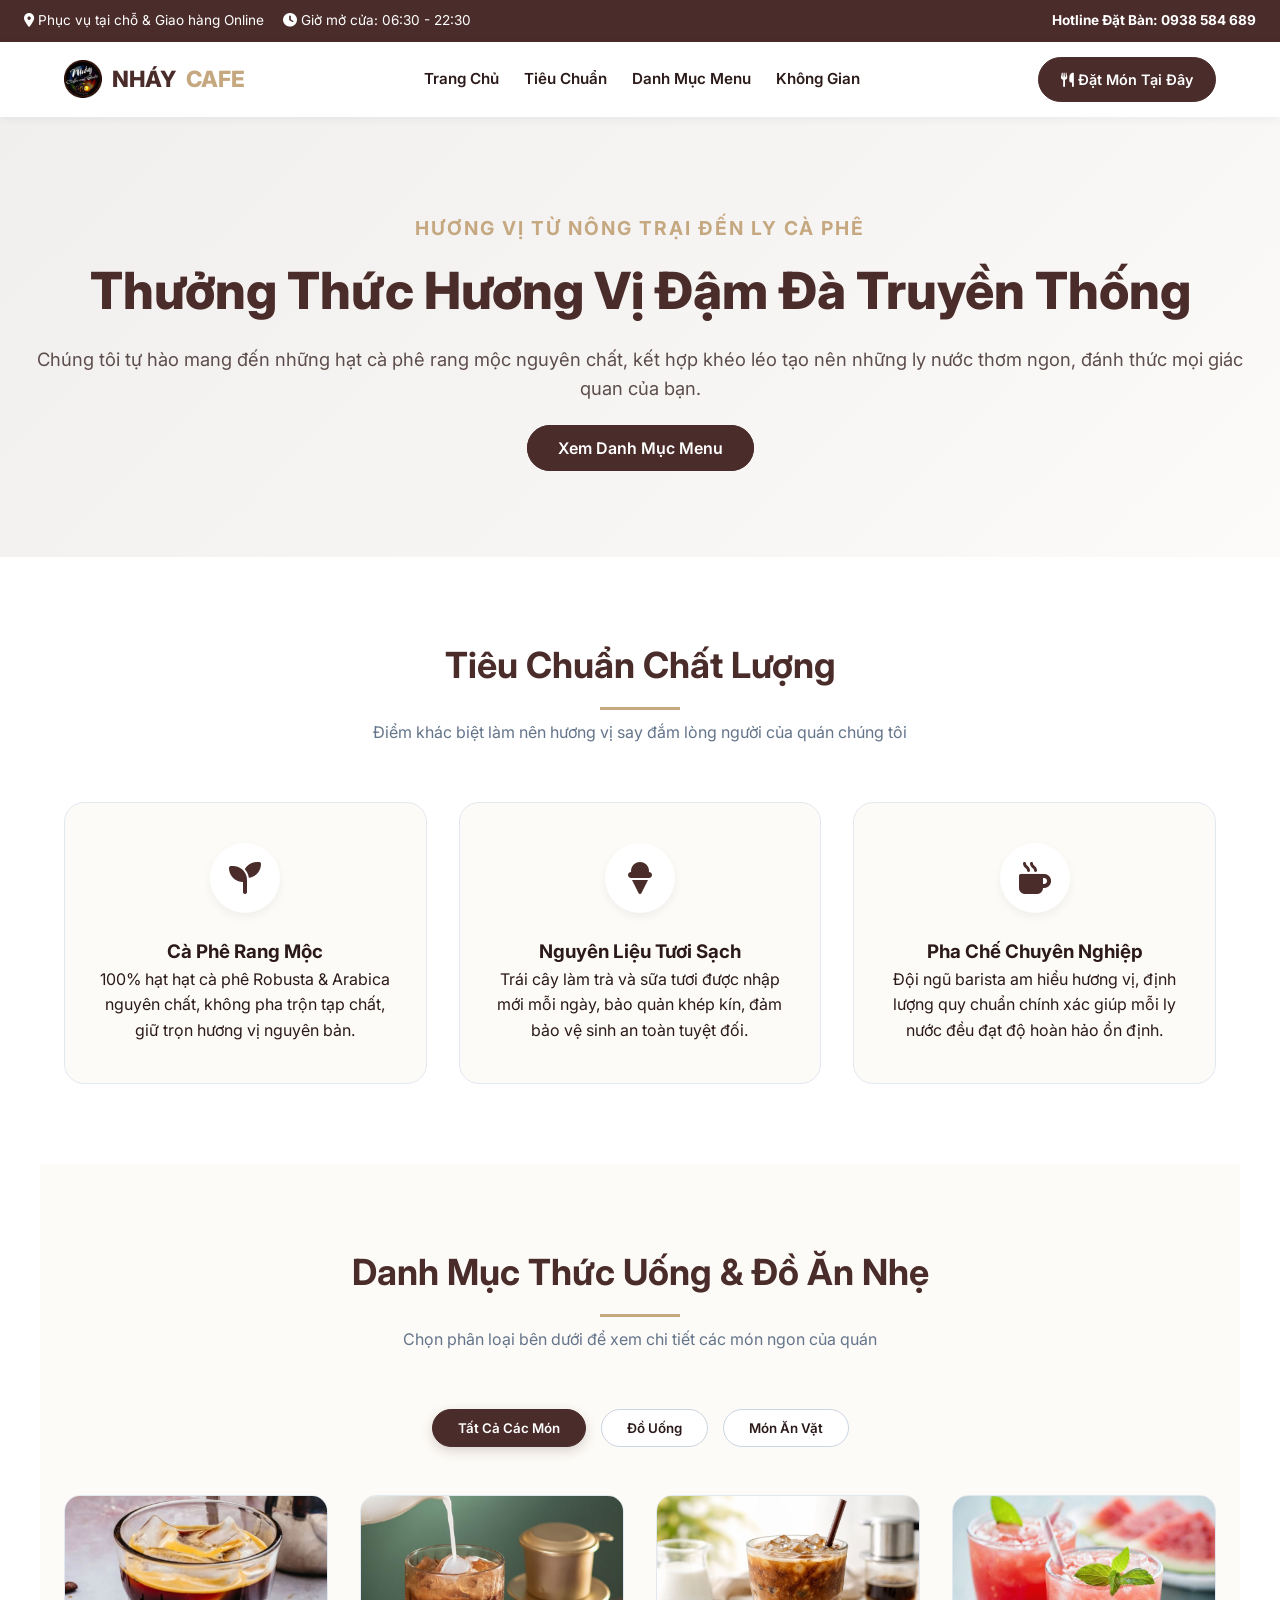
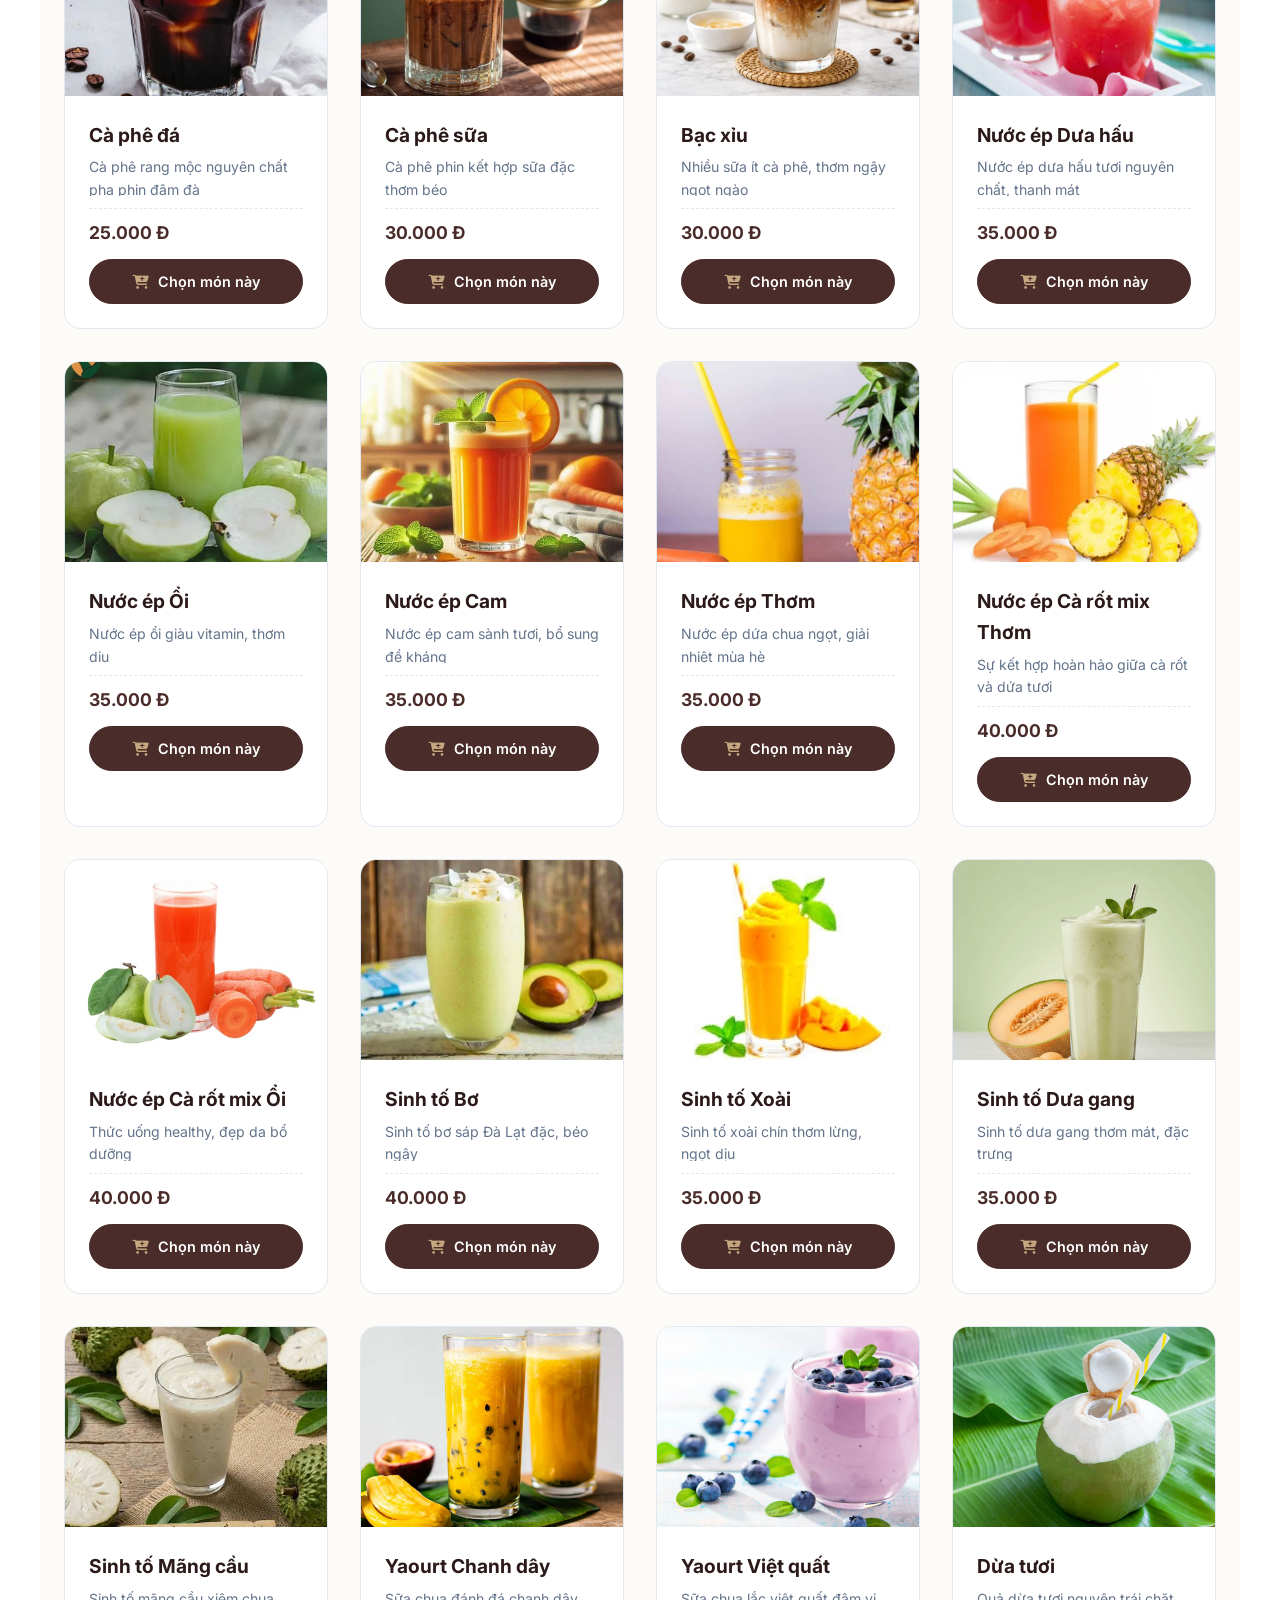
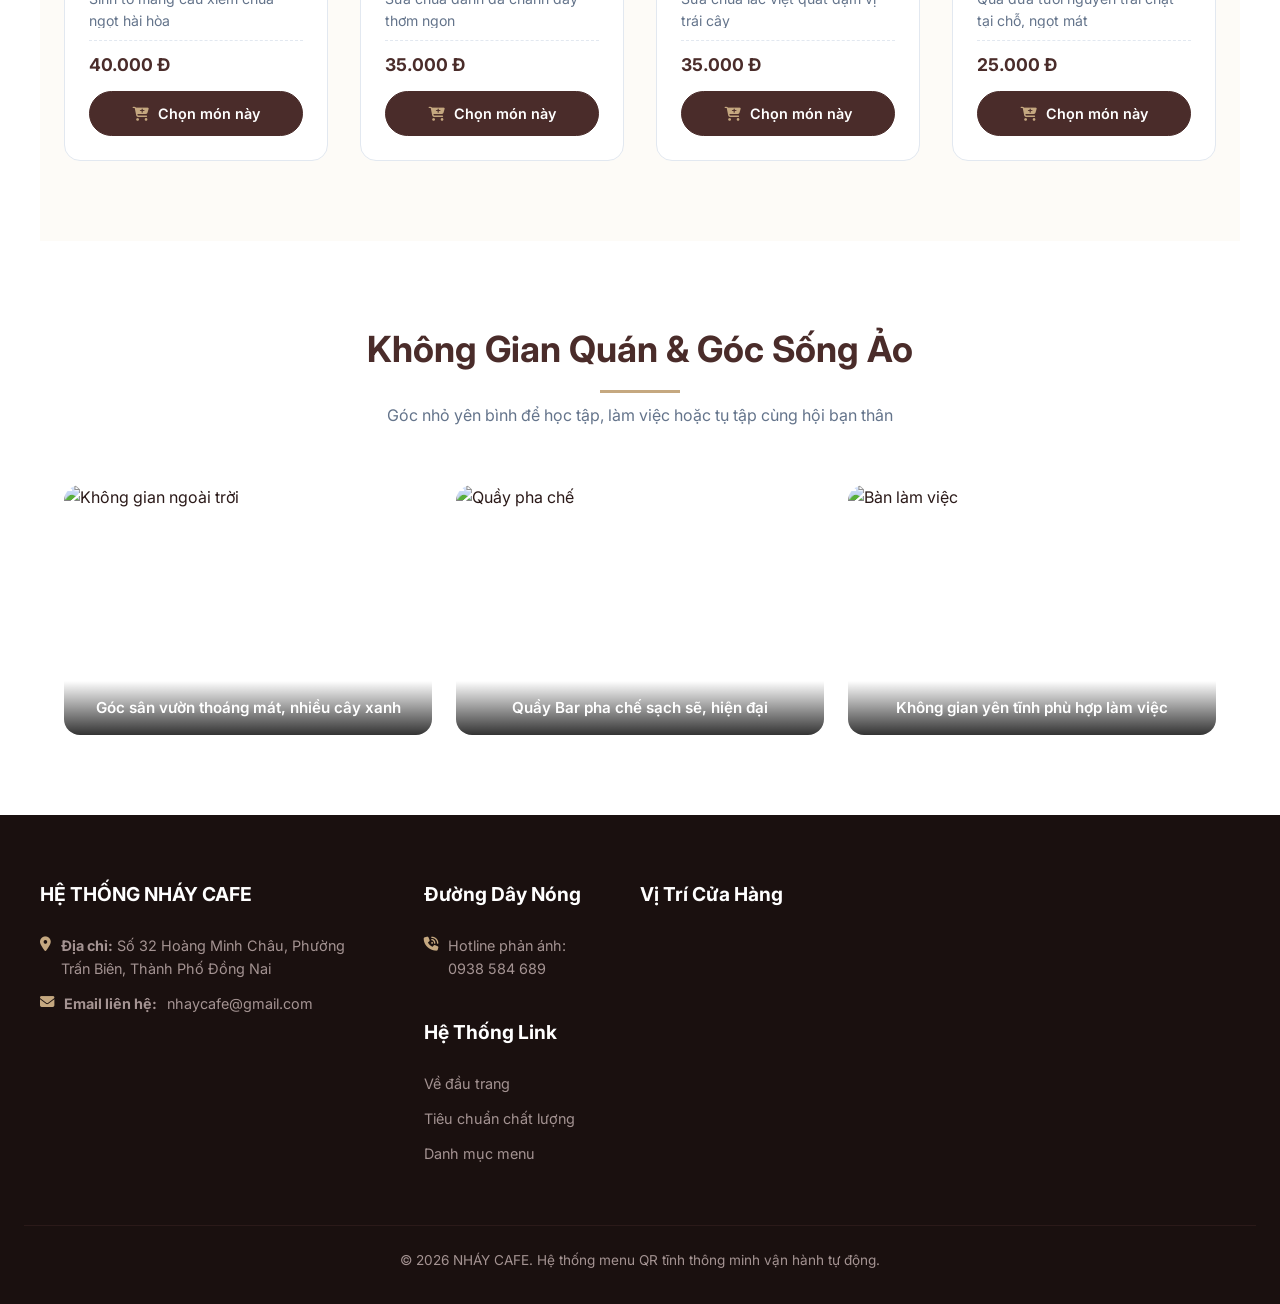
==== index.html @ eec71dfd "Update index.html" ====
<!DOCTYPE html>
<html lang="vi">
<head>
    <meta charset="UTF-8">
    <meta name="viewport" content="width=device-width, initial-scale=1.0">
    <title>NHÁY CAFE - Không Gian Cà Phê Mộc phong cách riêng</title>
    
    <link rel="stylesheet" href="https://cdnjs.cloudflare.com/ajax/libs/font-awesome/6.4.0/css/all.min.css">
    <link rel="preconnect" href="https://fonts.googleapis.com">
    <link rel="preconnect" href="https://fonts.gstatic.com" crossorigin>
    <link href="https://fonts.googleapis.com/css2?family=Inter:wght@300;400;500;600;700;800&display=swap" rel="stylesheet">
    
    <link rel="stylesheet" href="static/css/style.css">
    
    <meta property="og:type" content="website">
    <meta property="og:title" content="Menu Gọi Món Online - Quét Mã QR Thông Minh">
    <meta property="og:description" content="Thưởng thức hương vị cafe mộc đậm đà cùng các loại trà trái cây tươi mát. Đặt món nhanh qua QR tại bàn.">
    <meta property="og:image" content="nhaycafe.onrender.com/static/thumbnail.png"> 
    <meta property="og:image:width" content="1200">
    <meta property="og:image:height" content="630">
</head>
<body>

    <div class="top-bar">
        <div class="info">
            <span><i class="fa-solid fa-location-dot"></i> Phục vụ tại chỗ & Giao hàng Online</span>
            <span><i class="fa-solid fa-clock"></i> Giờ mở cửa: 06:30 - 22:30</span>
        </div>
        <div class="phone"><strong>Hotline Đặt Bàn: 0938 584 689</strong></div>
    </div>

    <header>
        <nav class="navbar">
            <a href="#" class="logo">
                <img src="static/logo.png" alt="Logo" class="logo-img" onerror="this.src='https://placehold.co/40x40?text=C'">
                NHÁY <span>CAFE</span>
            </a>
            <ul class="nav-links">
                <li><a href="#trangchu">Trang Chủ</a></li>
                <li><a href="#nangluc">Tiêu Chuẩn</a></li>
                <li><a href="#menu">Danh Mục Menu</a></li>
                <li><a href="#nhaxuong">Không Gian</a></li>
            </ul>

            <a href="menu.html" class="btn-contact"><i class="fa-solid fa-utensils"></i> <span>Đặt Món Tại Đây</span></a>
        </nav>
    </header>

    <section id="trangchu" class="hero">
        <div class="hero-content">
            <h2>Hương Vị Từ Nông Trại Đến Ly Cà Phê</h2>
            <h1>Thưởng Thức Hương Vị Đậm Đà Truyền Thống</h1>
            <p>Chúng tôi tự hào mang đến những hạt cà phê rang mộc nguyên chất, kết hợp khéo léo tạo nên những ly nước thơm ngon, đánh thức mọi giác quan của bạn.</p>
            <a href="#menu" class="btn-contact" style="padding: 12px 30px; font-size: 1rem;">Xem Danh Mục Menu</a>
        </div>
    </section>

    <section id="nangluc" class="section-padding">
        <div class="section-title">
            <h2>Tiêu Chuẩn Chất Lượng</h2>
            <p>Điểm khác biệt làm nên hương vị say đắm lòng người của quán chúng tôi</p>
        </div>
        <div class="process-grid">
            <div class="process-card">
                <div class="process-icon"><i class="fa-solid fa-seedling"></i></div>
                <h3>Cà Phê Rang Mộc</h3>
                <p>100% hạt hạt cà phê Robusta & Arabica nguyên chất, không pha trộn tạp chất, giữ trọn hương vị nguyên bản.</p>
            </div>
            <div class="process-card">
                <div class="process-icon"><i class="fa-solid fa-ice-cream"></i></div>
                <h3>Nguyên Liệu Tươi Sạch</h3>
                <p>Trái cây làm trà và sữa tươi được nhập mới mỗi ngày, bảo quản khép kín, đảm bảo vệ sinh an toàn tuyệt đối.</p>
            </div>
            <div class="process-card">
                <div class="process-icon"><i class="fa-solid fa-mug-hot"></i></div>
                <h3>Pha Chế Chuyên Nghiệp</h3>
                <p>Đội ngũ barista am hiểu hương vị, định lượng quy chuẩn chính xác giúp mỗi ly nước đều đạt độ hoàn hảo ổn định.</p>
            </div>
        </div>
    </section>

    <section id="menu" class="section-padding product-section">
        <div class="section-title">
            <h2>Danh Mục Thức Uống & Đồ Ăn Nhẹ</h2>
            <p>Chọn phân loại bên dưới để xem chi tiết các món ngon của quán</p>
        </div>
        
		<div class="tab-container">
            <button class="tab-btn active" onclick="filterProducts('all')">Tất Cả Các Món</button>
            <button class="tab-btn" onclick="filterProducts('do-uong')">Đồ Uống</button>
            <button class="tab-btn" onclick="filterProducts('an-vat')">Món Ăn Vặt</button>
        </div>

        <div class="product-grid" id="productGrid"></div>
    </section>

    <section id="nhaxuong" class="section-padding" style="background-color: #ffffff;">
        <div class="section-title">
            <h2>Không Gian Quán & Góc Sống Ảo</h2>
            <p>Góc nhỏ yên bình để học tập, làm việc hoặc tụ tập cùng hội bạn thân</p>
        </div>
        
        <div class="farm-gallery-grid">
            <div class="gallery-item">
                <img src="https://images.unsplash.com/photo-1554118811-1e0d58224f24?q=80&w=500" alt="Không gian ngoài trời">
                <div class="gallery-caption">Góc sân vườn thoáng mát, nhiều cây xanh</div>
            </div>
            <div class="gallery-item">
                <img src="https://images.unsplash.com/photo-1498804103079-a6351b050096?q=80&w=500" alt="Quầy pha chế">
                <div class="gallery-caption">Quầy Bar pha chế sạch sẽ, hiện đại</div>
            </div>
            <div class="gallery-item">
                <img src="https://images.unsplash.com/photo-1517248135467-4c7edcad34c4?q=80&w=500" alt="Bàn làm việc">
                <div class="gallery-caption">Không gian yên tĩnh phù hợp làm việc</div>
            </div>
        </div>
    </section>

    <footer>
        <div class="footer-grid">
            <div class="footer-col">
                <h4>HỆ THỐNG NHÁY CAFE</h4>
                <p><i class="fa-solid fa-location-dot"></i> <span><strong>Địa chỉ:</strong> Số 32 Hoàng Minh Châu, Phường Trấn Biên, Thành Phố Đồng Nai</span></p>
                <p><i class="fa-solid fa-envelope"></i> <strong>Email liên hệ:</strong> nhaycafe@gmail.com</p>
            </div>
            <div class="footer-col">
                <h4>Đường Dây Nóng</h4>
                <p><i class="fa-solid fa-phone-volume"></i> <a href="tel:0972320357"><span>Hotline phản ánh: 0938 584 689</span></a></p>
                <br>
                <h4>Hệ Thống Link</h4>
                <p><a href="#trangchu">Về đầu trang</a></p>
                <p><a href="#nangluc">Tiêu chuẩn chất lượng</a></p>
                <p><a href="#menu">Danh mục menu</a></p>
            </div>
            <div class="footer-col">
                <h4>Vị Trí Cửa Hàng</h4>
                <div class="map-container" style="width: 100%; height: 200px; border-radius: 8px; overflow: hidden; margin-top: 10px;">
                    <iframe src="https://www.google.com/maps/embed?pb=!1m18!1m12!1m3!1d6283.826308800409!2d106.81565944865766!3d10.947775914427726!2m3!1f0!2f0!3f0!3m2!1i1024!2i768!4f13.1!3m3!1m2!1s0x3174d90074723a61%3A0x45101ef862b1c8aa!2sNH%C3%81Y%20Coffee%20%26%20Studio!5e0!3m2!1svi!2s!4v1783637811814!5m2!1svi!2s" width="600" height="450" style="border:0;" allowfullscreen="" loading="lazy" referrerpolicy="strict-origin-when-cross-origin">
						
					</iframe>
                </div>
            </div>
        </div>
        <div class="copyright">
            <p>© 2026 NHÁY CAFE. Hệ thống menu QR tĩnh thông minh vận hành tự động.</p>
        </div>
    </footer>

    <script>
        const JSON_URL = 'static/products.json'; 
        let productsData = [];

        function loadProductsFromJSON() {
            fetch(JSON_URL)
                .then(response => response.json())
                .then(data => {
                    productsData = data;
                    displayProducts(productsData);
                })
                .catch(err => {
                    console.error("Lỗi khi tải danh sách món ăn:", err);
                });
        }

        function displayProducts(productsList) {
            const grid = document.getElementById('productGrid');
            grid.innerHTML = "";

            if(productsList.length === 0) {
                grid.innerHTML = `<p style="text-align:center; grid-column: 1/-1; color: #64748b;">Đang tải thực đơn...</p>`;
                return;
            }

            productsList.forEach(product => {
                const pName = product['name_vi'] || '';
                const pDesc = product['description_vi'] || '';
                const rawPrice = product['price_vi'] || '';
                const pPrice = !isNaN(rawPrice) && rawPrice !== '' 
                    ? Number(rawPrice).toLocaleString('vi-VN') + ' Đ' 
                    : rawPrice;

                const cardHTML = `
                    <div class="product-card">
                        <div class="product-img-container">
                            <img src="${product.image}" alt="${pName}" class="p-img-element" onerror="this.src='https://placehold.co/400x300?text=Nhay+Cafe'">
                        </div>
                        <div class="product-info">
                            <h4>${pName}</h4>
                            <p class="product-desc">${pDesc}</p>
                            <div class="product-price" style="display: flex; justify-content: space-between; align-items: center;">
                                <span>${pPrice}</span>
                            </div>
                            <a href="menu.html" class="btn-order-now" style="display: block; text-align: center; margin-top: 12px; background: var(--primary-color); color: var(--white); padding: 10px; border-radius: 25px; text-decoration: none; font-weight: 600; font-size: 0.9rem; border: 1px solid var(--primary-color);">
                                <i class="fa-solid fa-cart-plus" style="color: var(--secondary-color); margin-right: 5px;"></i> Chọn món này
                            </a>
                        </div>
                    </div>
                `;
                grid.innerHTML += cardHTML;
            });
        }

        function filterProducts(category) {
            const buttons = document.querySelectorAll('.tab-btn');
            buttons.forEach(btn => btn.classList.remove('active'));
            if (event && event.target) {
                event.target.classList.add('active');
            }

            if (category === 'all') {
                displayProducts(productsData);
            } else {
                const filtered = productsData.filter(p => p.category === category);
                displayProducts(filtered);
            }
        }

        window.onload = function() {
            loadProductsFromJSON();
        };
    </script>
</body>
</html>
---- static/css/style.css ----
:root {
    --primary-color: #4a2c2a;     /* Nâu Cafe đậm đà, ấm áp, cổ điển */
    --secondary-color: #c5a880;   /* Vàng đồng thanh lịch, tinh tế */
    --gold-color: #d4af37;        /* Vàng kim điểm xuyết nổi bật */
    --dark-color: #2b1a19;        /* Chữ tiêu đề màu nâu đen tối sâu */
    --light-bg: #fdfbf7;          /* Màu nền kem sữa nhạt dịu mắt, sạch sẽ */
    --white: #ffffff;
}

* {
    margin: 0;
    padding: 0;
    box-sizing: border-box;
    font-family: 'Inter', sans-serif;
    scroll-behavior: smooth;
}

body {
    background-color: var(--white);
    color: var(--dark-color);
    line-height: 1.6;
}

/* --- TOPBAR & NAVIGATION --- */
.top-bar {
    background-color: var(--primary-color);
    color: var(--white);
    padding: 10px 1.5rem;
    display: flex;
    justify-content: space-between;
    font-size: 0.85rem;
}
.top-bar .info span { margin-right: 15px; }

header {
    background: var(--white);
    box-shadow: 0 2px 10px rgba(0,0,0,0.05);
    position: sticky;
    top: 0;
    z-index: 1000;
}

.navbar {
    max-width: 1200px;
    margin: 0 auto;
    display: flex;
    justify-content: space-between;
    align-items: center;
    padding: 15px 1.5rem;
}

.logo {
    font-size: 1.4rem;
    font-weight: 800;
    color: var(--primary-color);
    text-decoration: none;
    display: flex;
    align-items: center;
    gap: 10px;
}

.logo-img {
    height: 38px;
    width: auto;
    object-fit: contain;
    border-radius: 6px;
}

.logo span { color: var(--secondary-color); }

.nav-links {
    display: flex;
    list-style: none;
    gap: 25px;
}

.nav-links a {
    text-decoration: none;
    color: var(--dark-color);
    font-weight: 600;
    font-size: 0.95rem;
    transition: color 0.3s;
}

.nav-links a:hover {
    color: var(--primary-color);
}

.btn-contact {
    background: var(--primary-color);
    color: var(--white);
    padding: 10px 22px;
    border-radius: 30px;
    text-decoration: none;
    font-weight: 600;
    font-size: 0.9rem;
    transition: transform 0.3s, background 0.3s;
    border: 1px solid var(--primary-color);
}
.btn-contact:hover {
    background: var(--secondary-color);
    color: var(--primary-color);
    border-color: var(--secondary-color);
    transform: translateY(-2px);
}

/* --- HERO BANNER --- */
.hero {
    background: linear-gradient(135deg, rgba(74, 44, 42, 0.08) 0%, rgba(197, 168, 128, 0.05) 100%);
    padding: 6rem 1.5rem;
    text-align: center;
}

.hero h2 {
    font-size: 1.2rem;
    color: var(--secondary-color);
    text-transform: uppercase;
    letter-spacing: 2px;
    font-weight: 700;
    margin-bottom: 1rem;
}

.hero h1 {
    font-size: 3.2rem;
    color: var(--primary-color);
    font-weight: 800;
    line-height: 1.2;
    margin-bottom: 1.5rem;
}

.hero p {
    font-size: 1.15rem;
    color: #5c4d4c;
    margin-bottom: 2rem;
}

/* --- SECTION GENERAL --- */
.section-padding {
    padding: 5rem 1.5rem;
    max-width: 1200px;
    margin: 0 auto;
}

.section-title {
    text-align: center;
    margin-bottom: 3.5rem;
}

.section-title h2 {
    font-size: 2.25rem;
    color: var(--primary-color);
    font-weight: 700;
    position: relative;
    padding-bottom: 15px;
}

.section-title h2::after {
    content: '';
    position: absolute;
    bottom: 0; left: 50%;
    transform: translateX(-50%);
    width: 80px; height: 3px;
    background: var(--secondary-color);
}

.section-title p {
    color: #64748b;
    margin-top: 10px;
}

/* --- GRID CHUNG --- */
.process-grid {
    display: grid;
    grid-template-columns: repeat(3, 1fr);
    gap: 2rem;
}

.process-card {
    background: var(--light-bg);
    padding: 2.5rem 2rem;
    border-radius: 20px;
    text-align: center;
    border: 1px solid #e2e8f0;
    transition: transform 0.3s, box-shadow 0.3s;
}

.process-card:hover {
    transform: translateY(-5px);
    box-shadow: 0 15px 30px rgba(74, 44, 42, 0.05);
    border-color: var(--primary-color);
}

.process-icon {
    width: 70px;
    height: 70px;
    background: var(--white);
    border-radius: 50%;
    display: flex;
    align-items: center;
    justify-content: center;
    font-size: 2rem;
    color: var(--primary-color);
    margin: 0 auto 1.5rem;
    box-shadow: 0 4px 10px rgba(0,0,0,0.05);
}

.product-section { background: var(--light-bg); }

.tab-container { display: flex; justify-content: center; gap: 15px; margin-bottom: 3rem; flex-wrap: wrap; }

.tab-btn {
    padding: 10px 25px;
    border: 1px solid #cbd5e1;
    background: var(--white);
    border-radius: 30px;
    cursor: pointer;
    font-weight: 600;
    color: var(--dark-color);
    transition: all 0.3s;
}
.tab-btn.active, .tab-btn:hover {
    background: var(--primary-color);
    color: var(--white);
    border-color: var(--primary-color);
    box-shadow: 0 4px 12px rgba(74, 44, 42, 0.2);
}

.product-grid { display: grid; grid-template-columns: repeat(auto-fill, minmax(260px, 1fr)); gap: 2rem; }

.product-card { background: var(--white); border-radius: 16px; overflow: hidden; border: 1px solid #e2e8f0; transition: transform 0.3s, box-shadow 0.3s; }
.product-card:hover { transform: translateY(-5px); box-shadow: 0 10px 20px rgba(0,0,0,0.05); }

.product-img-container { width: 100%; height: 200px; overflow: hidden; background-color: #f1f5f9; }
.p-img-element { width: 100%; height: 100%; object-fit: cover; transition: transform 0.5s; }
.product-card:hover .p-img-element { transform: scale(1.08); }

.product-info { padding: 1.5rem; }
.product-info h4 { font-size: 1.2rem; margin-bottom: 6px; color: var(--dark-color); }
.product-desc { font-size: 0.88rem; color: #64748b; margin-bottom: 12px; height: 40px; display: -webkit-box; -webkit-line-clamp: 2; -webkit-box-orient: vertical; overflow: hidden; }
.product-price { color: var(--primary-color); font-weight: 700; font-size: 1.1rem; border-top: 1px dashed #e2e8f0; padding-top: 10px; }

/* Hiệu ứng tương tác cho nút đặt chọn món */
.btn-order-now:hover {
    background: var(--secondary-color) !important;
    color: var(--primary-color) !important;
    border-color: var(--secondary-color) !important;
    transform: translateY(-2px);
    box-shadow: 0 4px 10px rgba(74, 44, 42, 0.15);
}

.farm-gallery-grid { display: grid; grid-template-columns: repeat(3, 1fr); gap: 1.5rem; }
.gallery-item { position: relative; border-radius: 16px; overflow: hidden; height: 250px; }
.gallery-item img { width: 100%; height: 100%; object-fit: cover; transition: transform 0.5s; }
.gallery-caption { position: absolute; bottom: 0; left: 0; right: 0; background: linear-gradient(to top, rgba(0,0,0,0.8), transparent); color: #ffffff; padding: 15px; font-size: 0.95rem; font-weight: 600; text-align: center; }
.gallery-item:hover img { transform: scale(1.08); }

footer { background: #1a100f; color: #a49392; padding: 4rem 1.5rem 2rem; }
.footer-grid { max-width: 1200px; margin: 0 auto; display: grid; grid-template-columns: 2fr 1fr 1.5fr; gap: 3rem; margin-bottom: 3rem; }
.footer-col h4 { color: var(--white); font-size: 1.2rem; margin-bottom: 1.5rem; }
.footer-col p { font-size: 0.9rem; margin-bottom: 12px; display: flex; align-items: flex-start; gap: 10px; }
.footer-col i { color: var(--secondary-color); margin-top: 3px; }
.footer-col a { color: #a49392; text-decoration: none; }
.footer-col a:hover { color: var(--white); }
.copyright { text-align: center; border-top: 1px solid #2b1a19; padding-top: 1.5rem; font-size: 0.85rem; }

@media (max-width: 992px) {
    .process-grid, .footer-grid, .farm-gallery-grid { grid-template-columns: 1fr; }
    .hero h1 { font-size: 2.2rem; }
    .navbar { flex-direction: column; gap: 15px; }
}

@media (max-width: 768px) {
    header { padding: 6px 12px !important; }
    .navbar { gap: 8px !important; }
    .logo { font-size: 0.95rem !important; }
    .logo-img { max-height: 28px !important; }
    .btn-contact { padding: 6px 14px !important; font-size: 0.75rem !important; }
    .nav-links a { font-size: 0.8rem !important; }
}
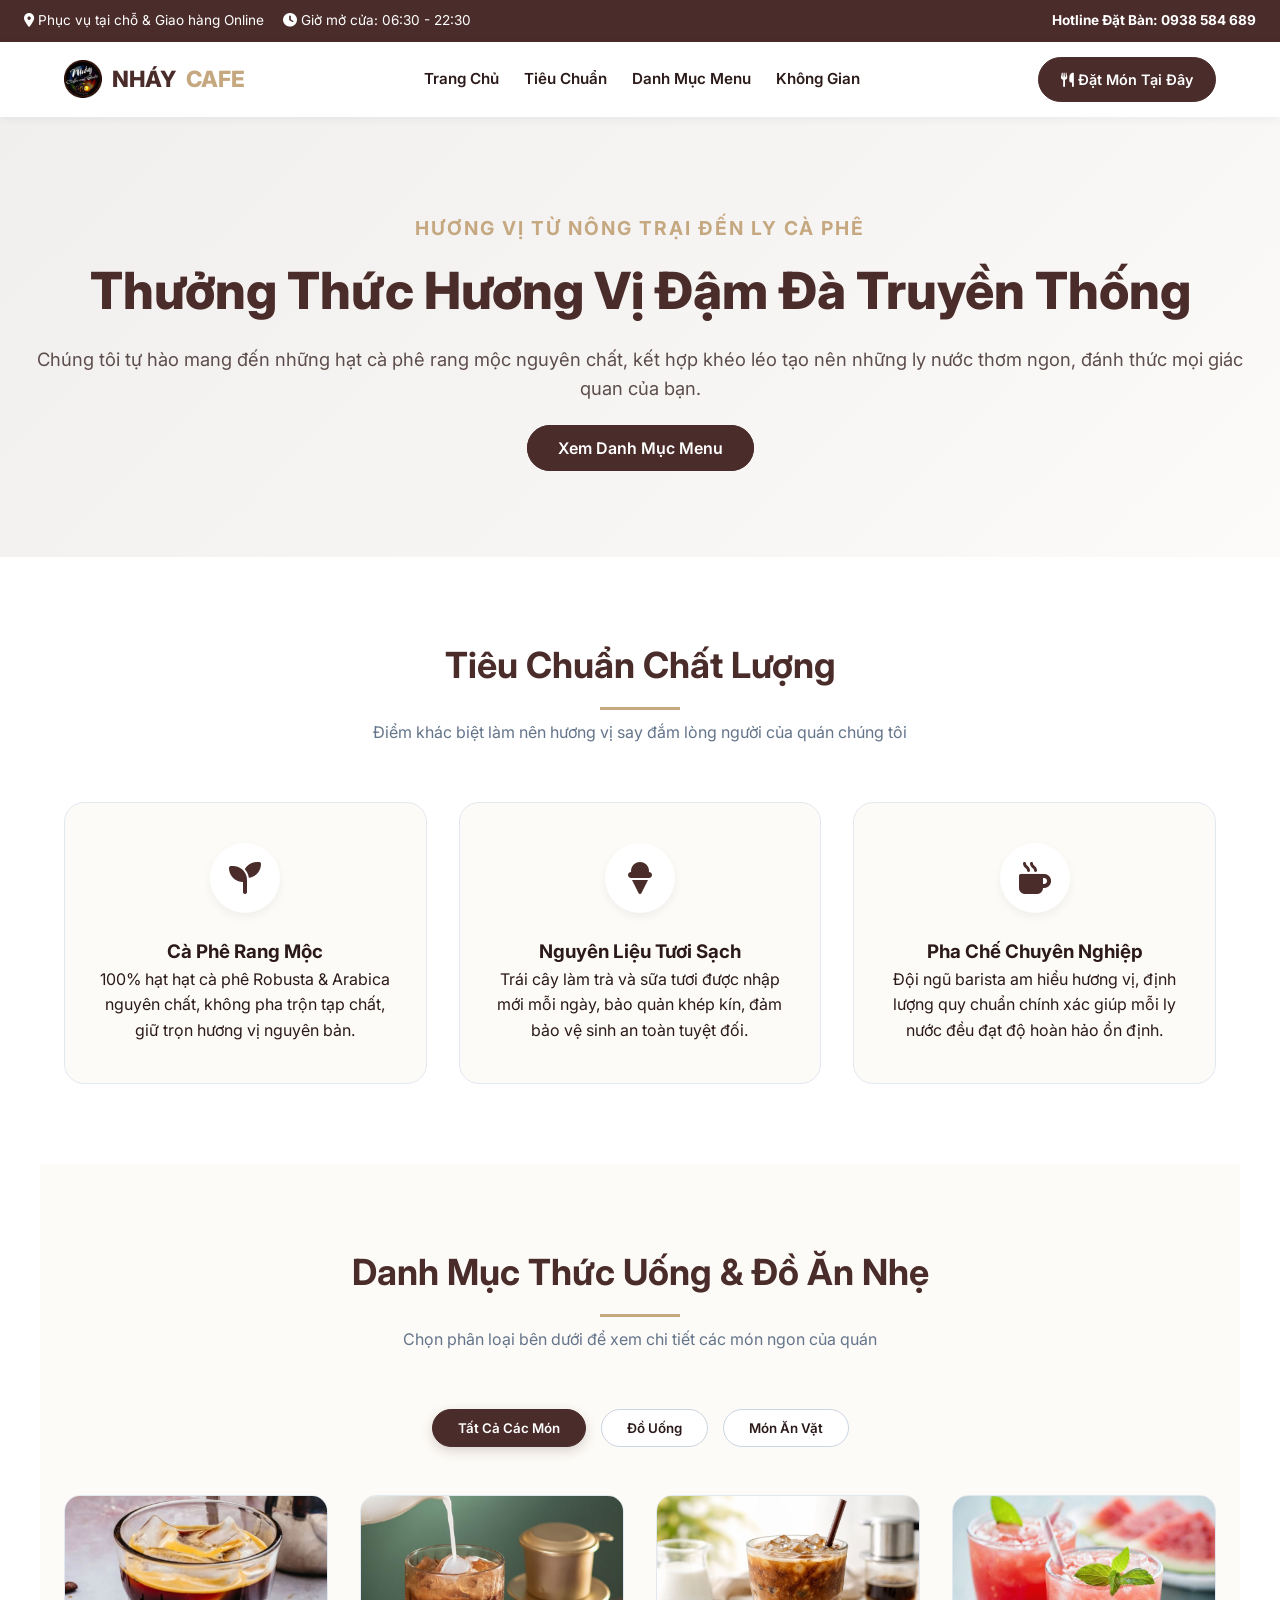
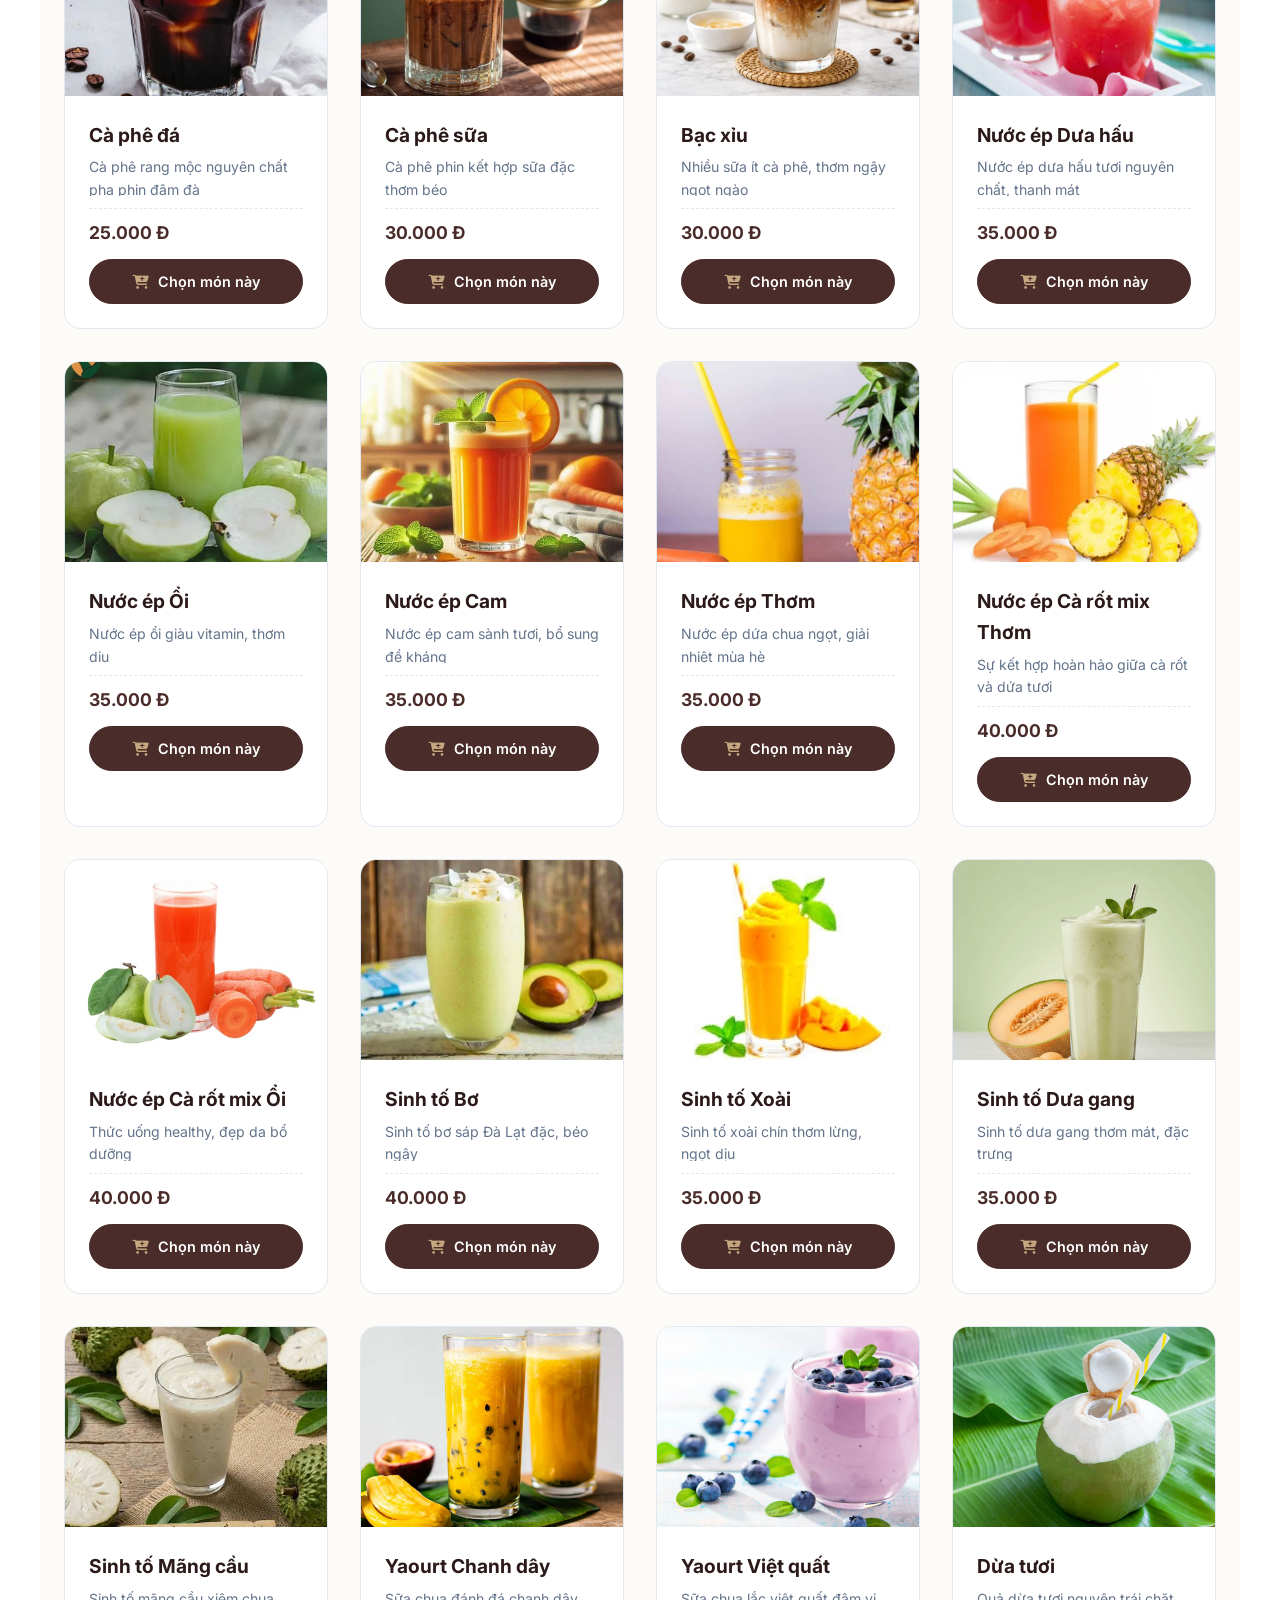
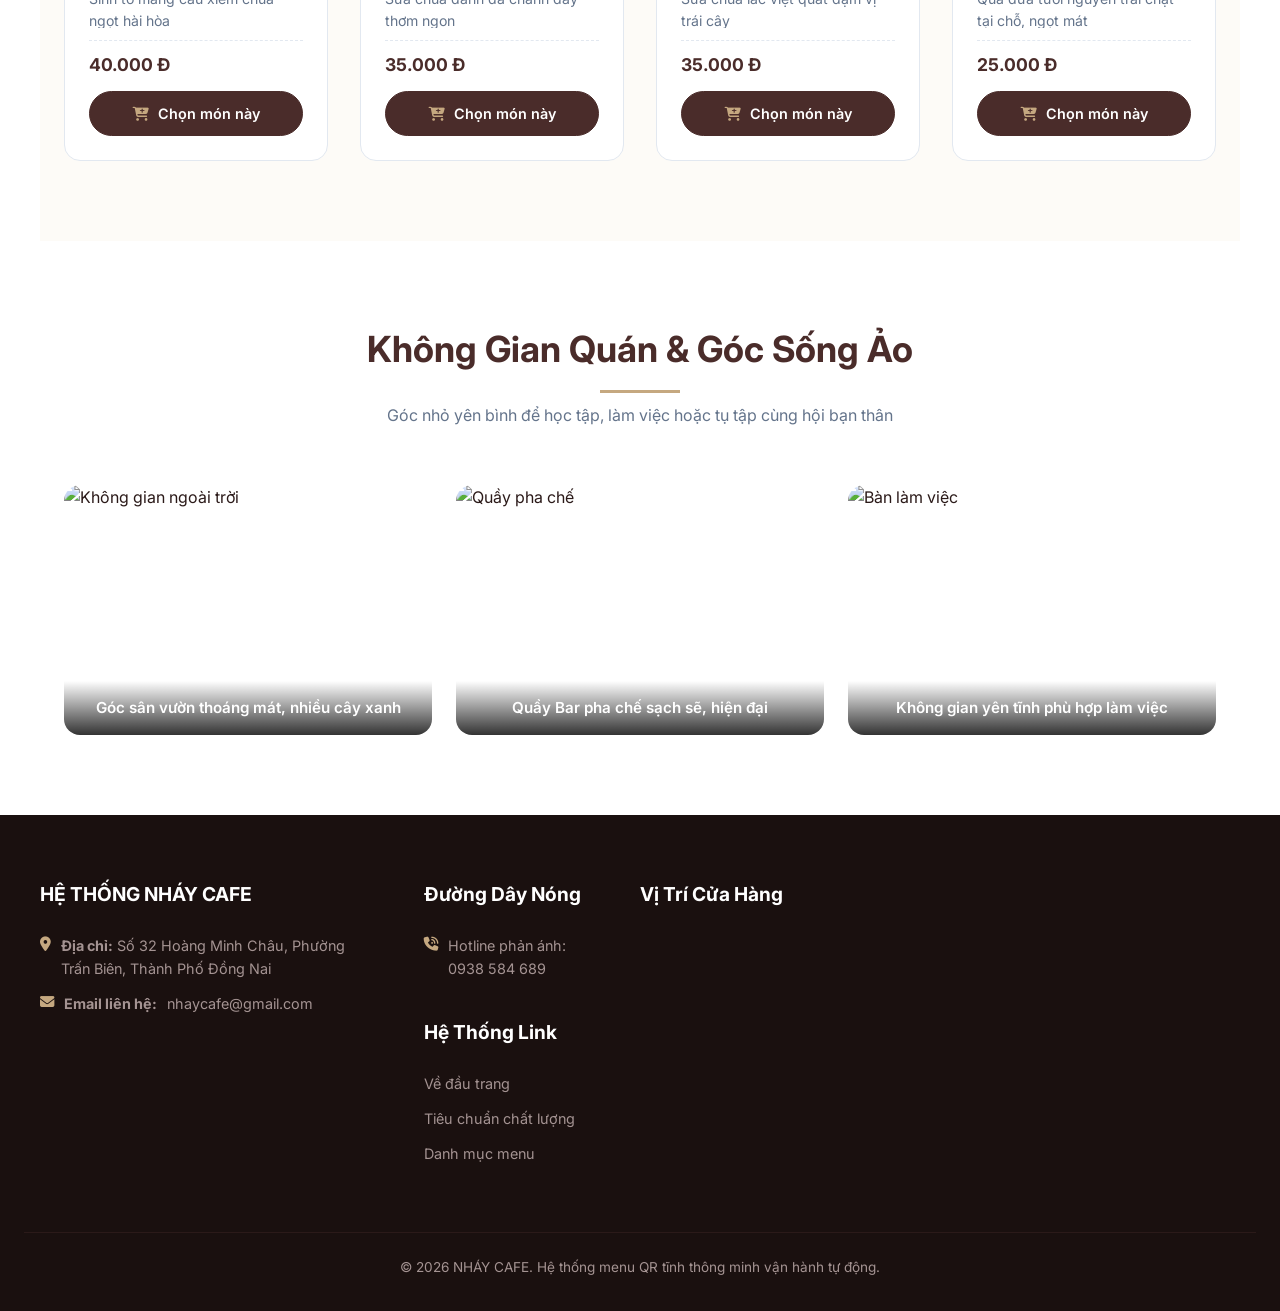
==== commit 900fd6ce: "Update index.html" ====
--- a/index.html
+++ b/index.html
@@ -134,8 +134,8 @@
             </div>
             <div class="footer-col">
                 <h4>Vị Trí Cửa Hàng</h4>
-                <div class="map-container" style="width: 100%; height: 200px; border-radius: 8px; overflow: hidden; margin-top: 10px;">
-                    <iframe src="https://www.google.com/maps/embed?pb=!1m18!1m12!1m3!1d6283.826308800409!2d106.81565944865766!3d10.947775914427726!2m3!1f0!2f0!3f0!3m2!1i1024!2i768!4f13.1!3m3!1m2!1s0x3174d90074723a61%3A0x45101ef862b1c8aa!2sNH%C3%81Y%20Coffee%20%26%20Studio!5e0!3m2!1svi!2s!4v1783637811814!5m2!1svi!2s" width="600" height="450" style="border:0;" allowfullscreen="" loading="lazy" referrerpolicy="strict-origin-when-cross-origin">
+                <div class="map-container" style="width: 100%; height: 250px; border-radius: 8px; overflow: hidden; margin-top: 10px;">
+                    <iframe src="https://www.google.com/maps/embed?pb=!1m18!1m12!1m3!1d7355.976322113757!2d106.81344580826055!3d10.94760897117123!2m3!1f0!2f0!3f0!3m2!1i1024!2i768!4f13.1!3m3!1m2!1s0x3174d90074723a61%3A0x45101ef862b1c8aa!2sNH%C3%81Y%20Coffee%20%26%20Studio!5e0!3m2!1svi!2s!4v1783638915345!5m2!1svi!2s" width="600" height="450" style="border:0;" allowfullscreen="" loading="lazy" referrerpolicy="strict-origin-when-cross-origin">
 						
 					</iframe>
                 </div>
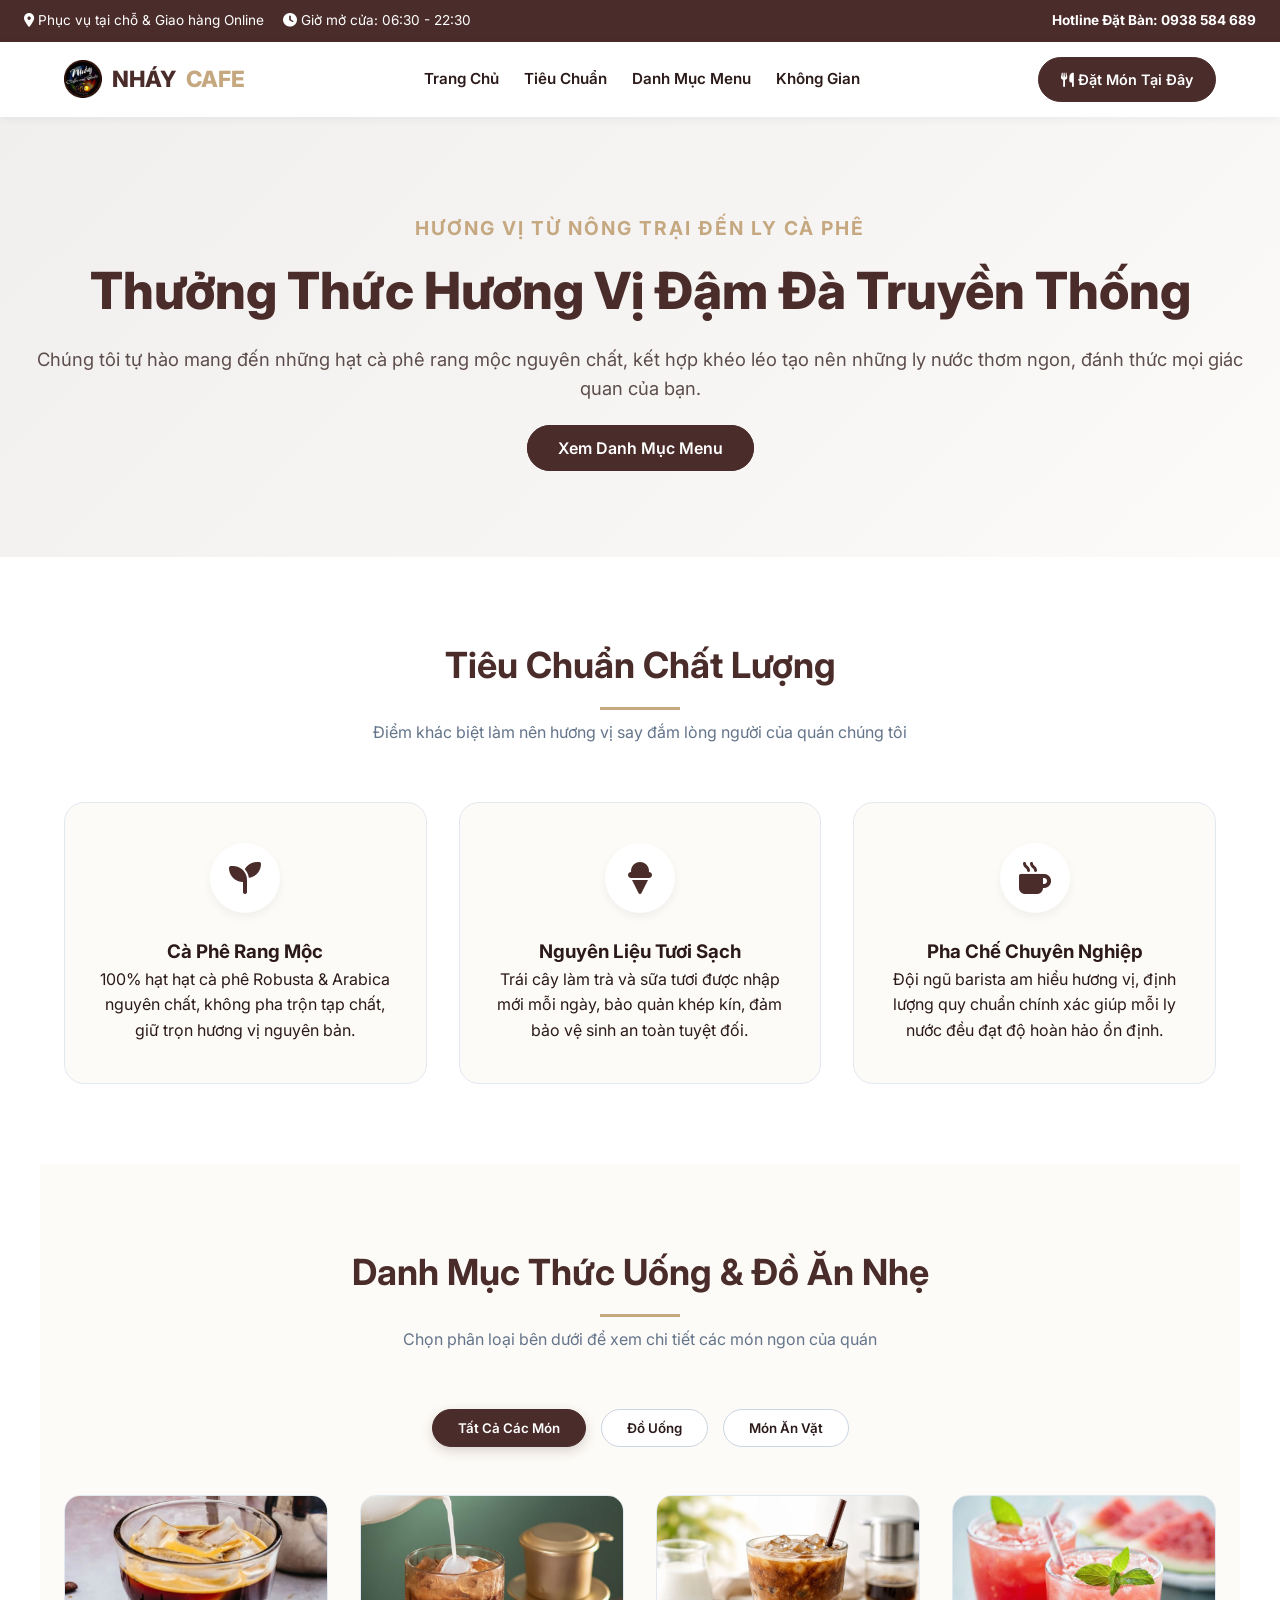
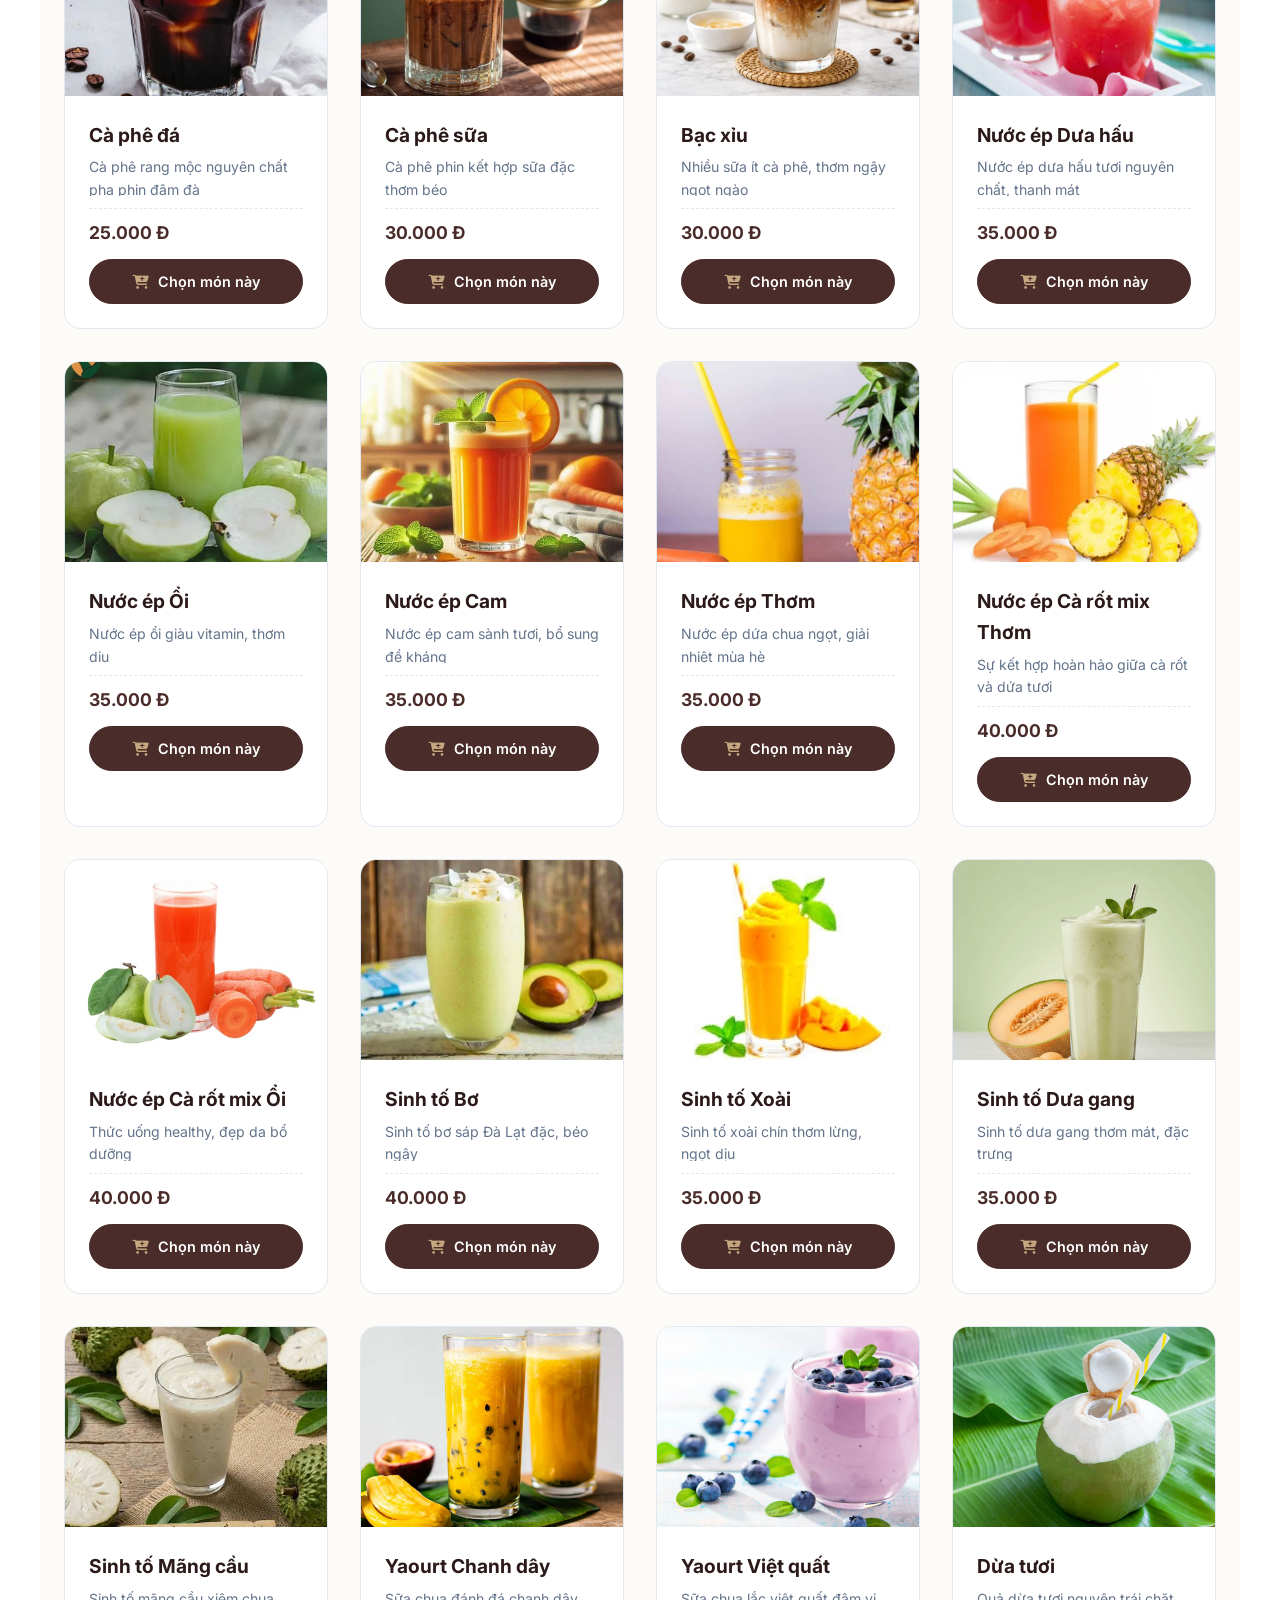
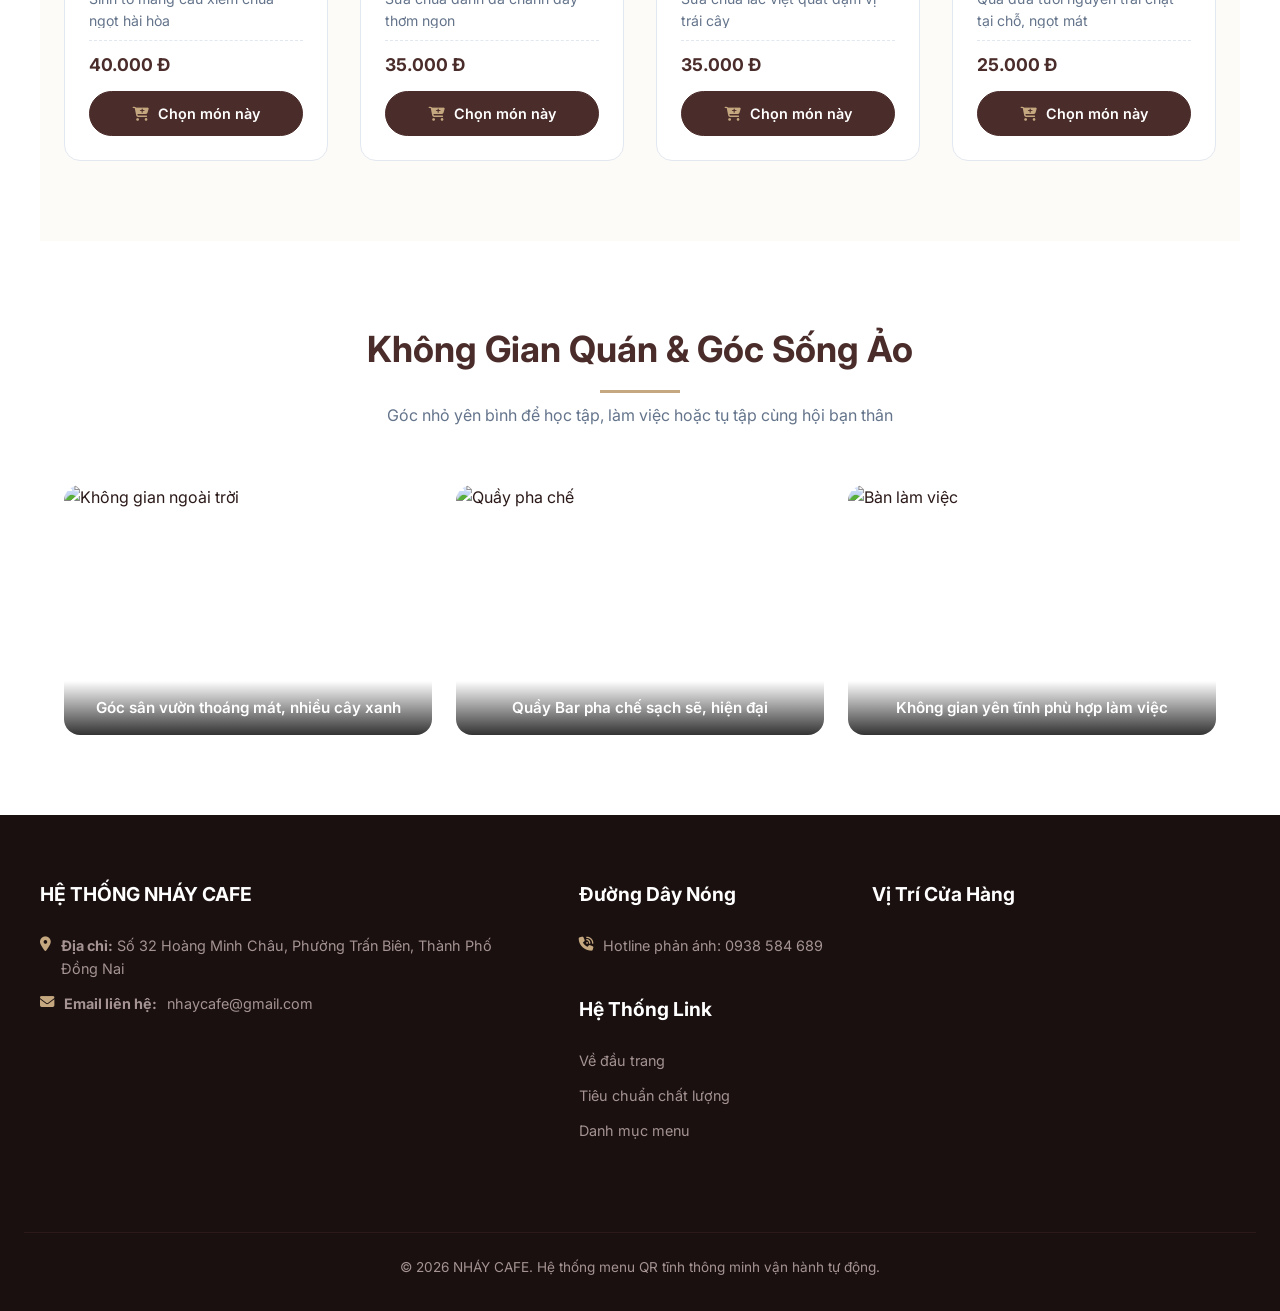
==== commit 03e4d642: "Update index.html" ====
--- a/index.html
+++ b/index.html
@@ -134,10 +134,16 @@
             </div>
             <div class="footer-col">
                 <h4>Vị Trí Cửa Hàng</h4>
-                <div class="map-container" style="width: 100%; height: 250px; border-radius: 8px; overflow: hidden; margin-top: 10px;">
-                    <iframe src="https://www.google.com/maps/embed?pb=!1m18!1m12!1m3!1d7355.976322113757!2d106.81344580826055!3d10.94760897117123!2m3!1f0!2f0!3f0!3m2!1i1024!2i768!4f13.1!3m3!1m2!1s0x3174d90074723a61%3A0x45101ef862b1c8aa!2sNH%C3%81Y%20Coffee%20%26%20Studio!5e0!3m2!1svi!2s!4v1783638915345!5m2!1svi!2s" width="600" height="450" style="border:0;" allowfullscreen="" loading="lazy" referrerpolicy="strict-origin-when-cross-origin">
-						
-					</iframe>
+                <div class="map-container" style="width: 80%; height: 250px; border-radius: 8px; overflow: hidden; margin-top: 10px;">
+                    <iframe 
+                        src="https://www.google.com/maps/embed?pb=!1m18!1m12!1m3!1d7355.976322113757!2d106.81344580826055!3d10.94760897117123!2m3!1f0!2f0!3f0!3m2!1i1024!2i768!4f13.1!3m3!1m2!1s0x3174d90074723a61%3A0x45101ef862b1c8aa!2sNH%C3%81Y%20Coffee%20%26%20Studio!5e0!3m2!1svi!2s!4v1783641160551!5m2!1svi!2s" 
+                        width="100%" 
+                        height="100%" 
+                        style="border:0;" 
+                        allowfullscreen="" 
+                        loading="lazy" 
+                        referrerpolicy="no-referrer-when-downgrade">
+                    </iframe>
                 </div>
             </div>
         </div>
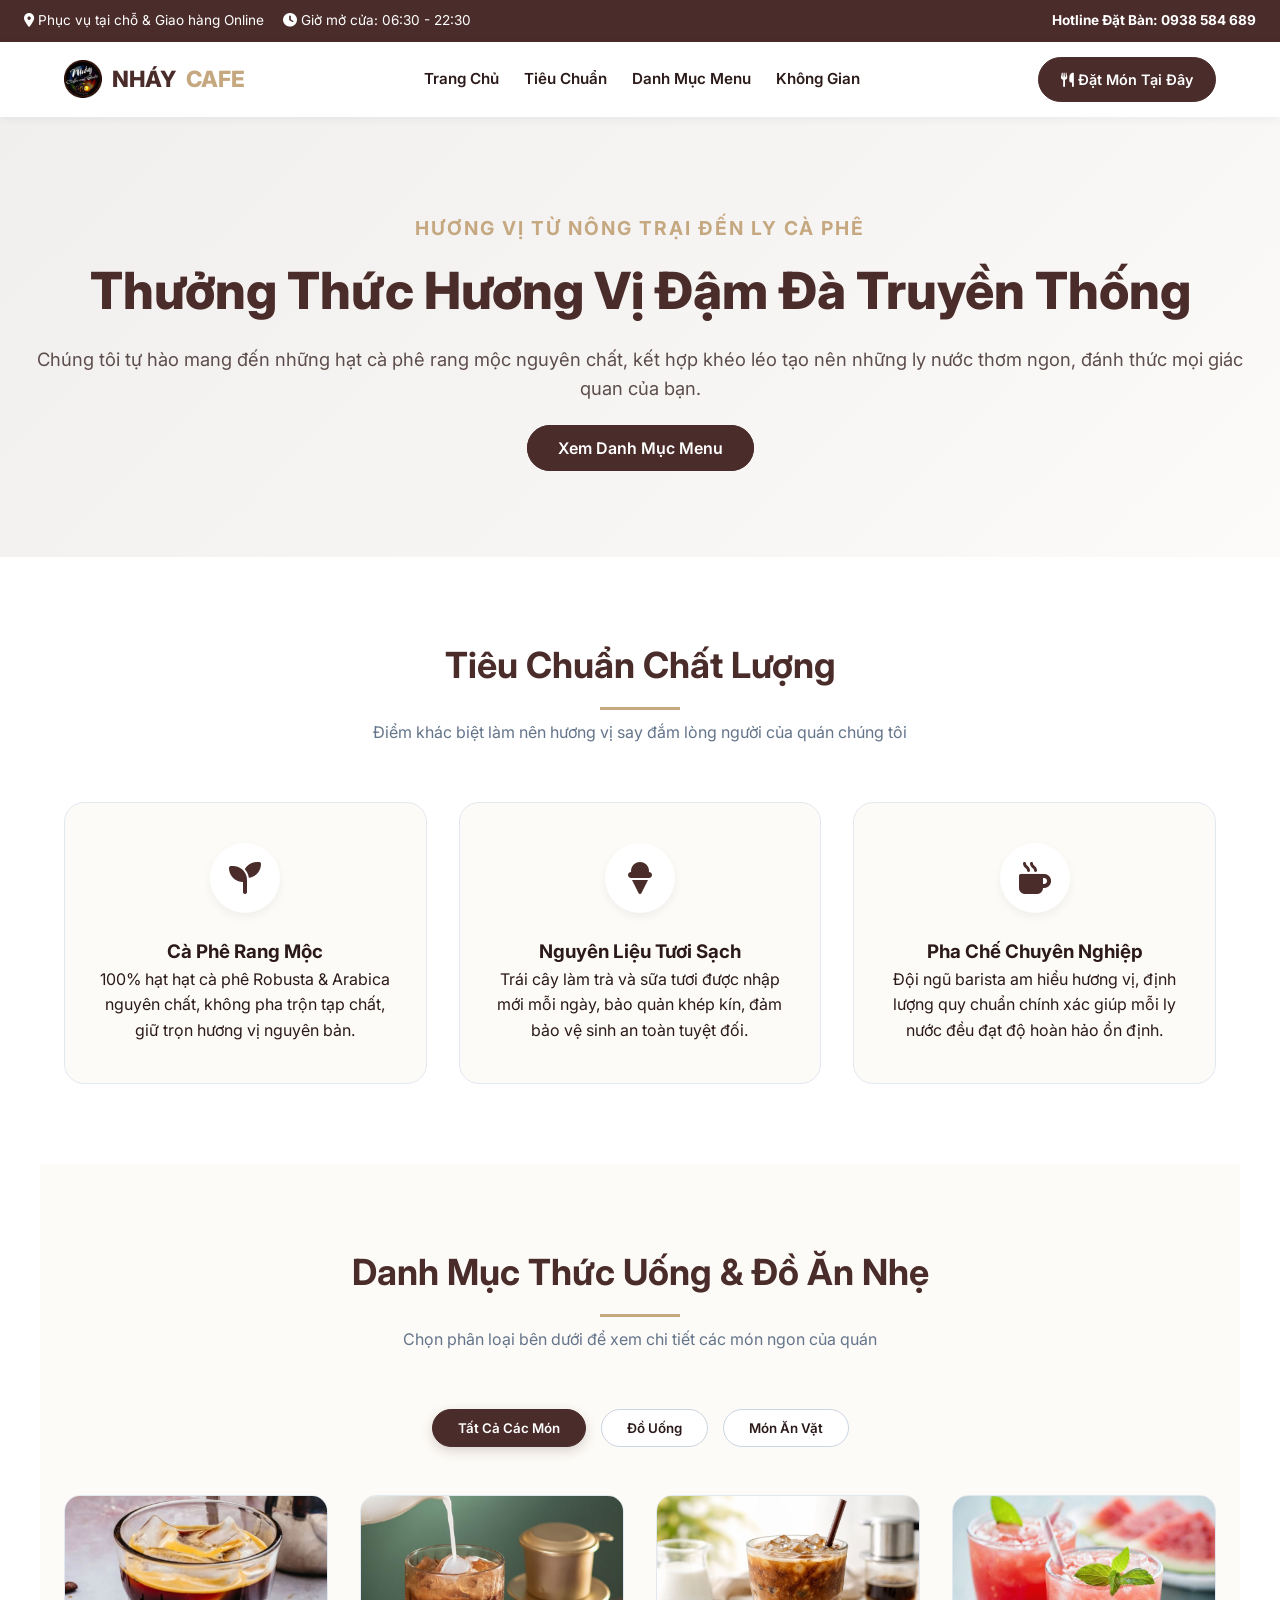
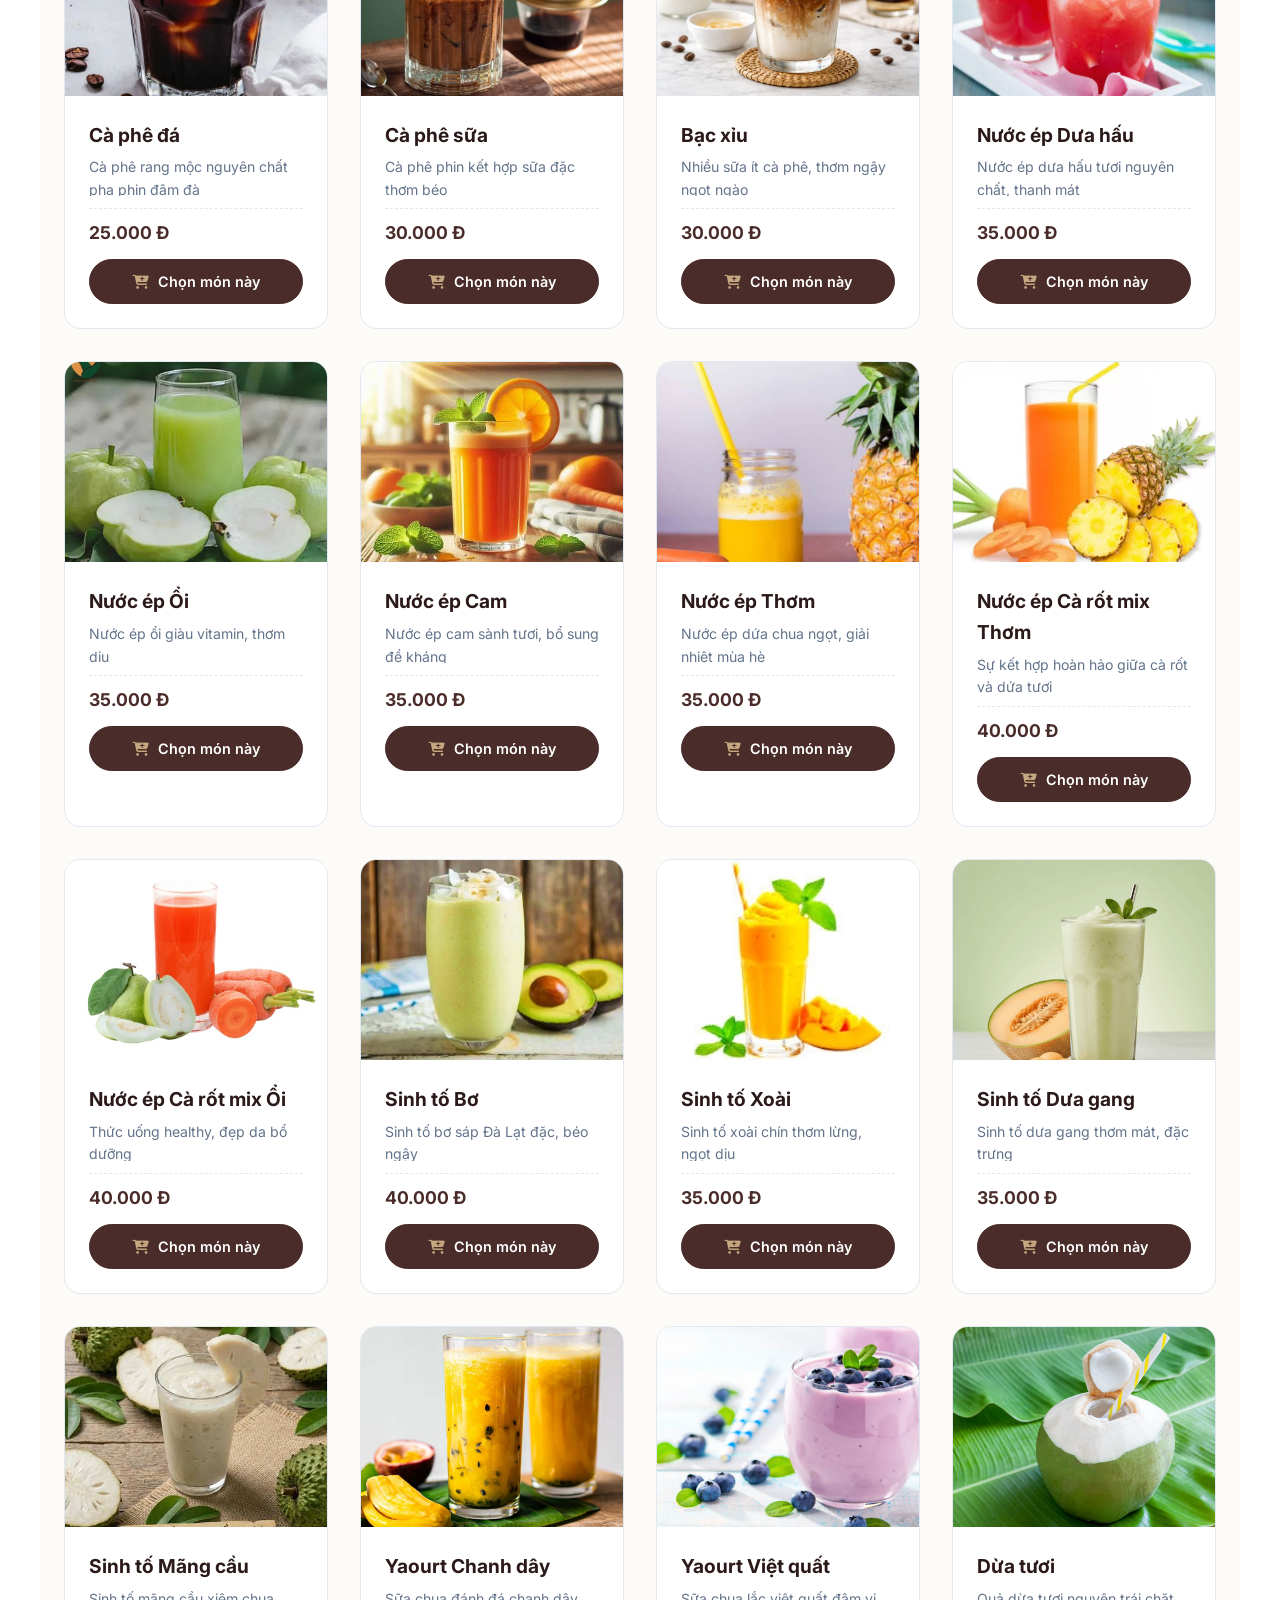
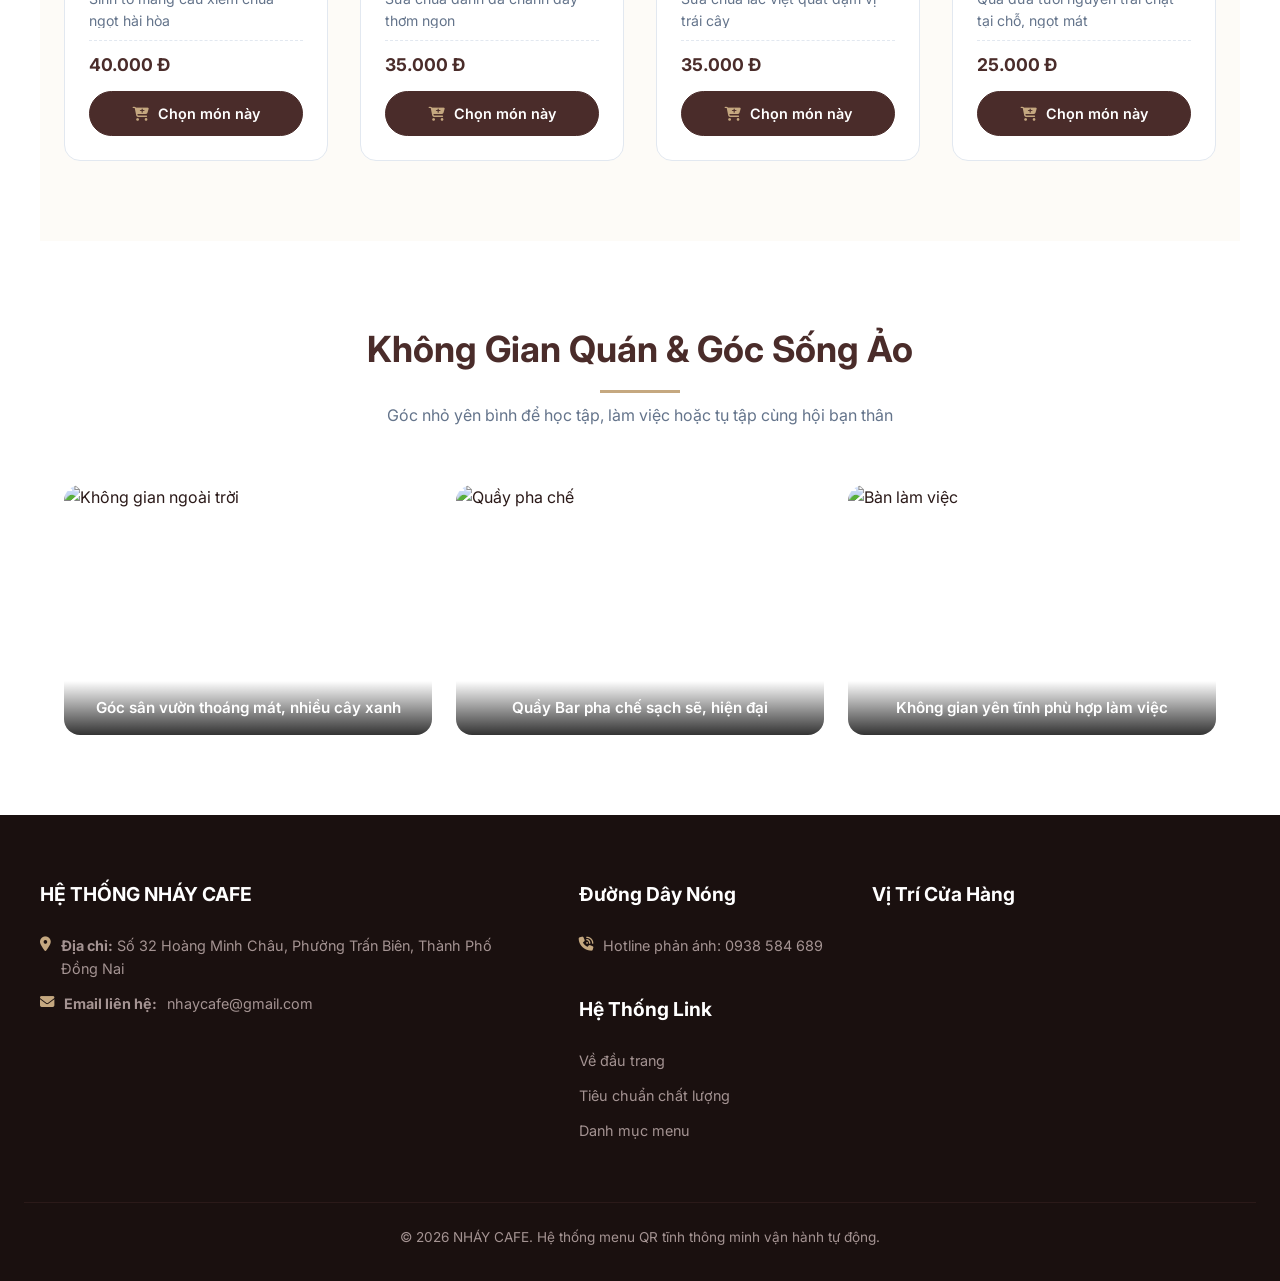
==== commit cce35107: "Update index.html" ====
--- a/index.html
+++ b/index.html
@@ -134,7 +134,7 @@
             </div>
             <div class="footer-col">
                 <h4>Vị Trí Cửa Hàng</h4>
-                <div class="map-container" style="width: 80%; height: 250px; border-radius: 8px; overflow: hidden; margin-top: 10px;">
+                <div class="map-container" style="width: 100%; height: 200px; border-radius: 8px; overflow: hidden; margin-top: 10px;">
                     <iframe 
                         src="https://www.google.com/maps/embed?pb=!1m18!1m12!1m3!1d7355.976322113757!2d106.81344580826055!3d10.94760897117123!2m3!1f0!2f0!3f0!3m2!1i1024!2i768!4f13.1!3m3!1m2!1s0x3174d90074723a61%3A0x45101ef862b1c8aa!2sNH%C3%81Y%20Coffee%20%26%20Studio!5e0!3m2!1svi!2s!4v1783641160551!5m2!1svi!2s" 
                         width="100%" 
